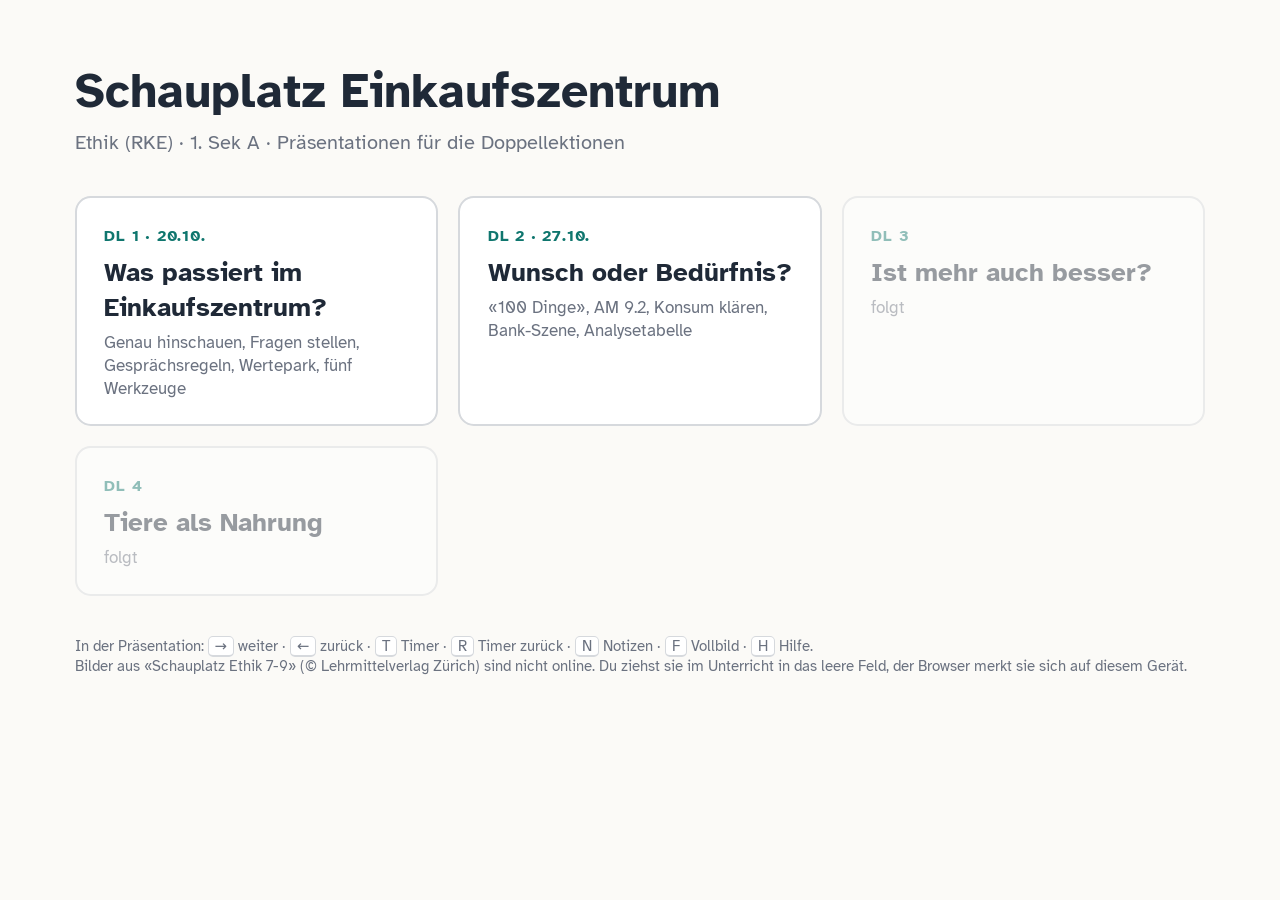
==== index.html @ 27c80d92 "Präsentationen DL 1 und DL 2 als Webseite Folien mit Timer, Notizen für die Lehrperson und Bildfelde" ====
<!doctype html>
<html lang="de">
<head>
<meta charset="utf-8">
<meta name="viewport" content="width=device-width, initial-scale=1">
<title>Ethik Einkaufszentrum</title>
<link rel="preconnect" href="https://fonts.googleapis.com">
<link href="https://fonts.googleapis.com/css2?family=Atkinson+Hyperlegible:wght@400;700&display=swap" rel="stylesheet">
<link rel="stylesheet" href="assets/style.css">
</head>
<body class="start">
<main>
  <h1>Schauplatz Einkaufszentrum</h1>
  <p class="sub">Ethik (RKE) · 1. Sek A · Präsentationen für die Doppellektionen</p>
  <div class="cards">
    <a class="card" href="dl1.html"><span class="k">DL 1 · 20.10.</span><h2>Was passiert im Einkaufszentrum?</h2><p>Genau hinschauen, Fragen stellen, Gesprächsregeln, Wertepark, fünf Werkzeuge</p></a>
    <a class="card" href="dl2.html"><span class="k">DL 2 · 27.10.</span><h2>Wunsch oder Bedürfnis?</h2><p>«100 Dinge», AM 9.2, Konsum klären, Bank-Szene, Analysetabelle</p></a>
    <div class="card off"><span class="k">DL 3</span><h2>Ist mehr auch besser?</h2><p>folgt</p></div>
    <div class="card off"><span class="k">DL 4</span><h2>Tiere als Nahrung</h2><p>folgt</p></div>
  </div>
  <p class="hint">
    In der Präsentation: <kbd>→</kbd> weiter · <kbd>←</kbd> zurück · <kbd>T</kbd> Timer · <kbd>R</kbd> Timer zurück ·
    <kbd>N</kbd> Notizen · <kbd>F</kbd> Vollbild · <kbd>H</kbd> Hilfe.<br>
    Bilder aus «Schauplatz Ethik 7-9» (© Lehrmittelverlag Zürich) sind nicht online. Du ziehst sie im Unterricht in das leere Feld,
    der Browser merkt sie sich auf diesem Gerät.
  </p>
</main>
</body>
</html>
---- assets/style.css ----
:root {
  --bg: #fbfaf7;
  --ink: #1f2937;
  --muted: #6b7280;
  --line: #d6d9dd;
  --acc: #0f766e;
  --acc-l: #e3f3f0;
  --warn: #b45309;
  --card: #ffffff;
  --w-wahrnehmen: #c9b6e8;
  --w-sichtweisen: #c8dcae;
  --w-begriffe: #b3c0e6;
  --w-argumente: #f3c99a;
  --w-weiterdenken: #b9c8d8;
  font-size: min(1.55vw, 2.75vh);
}
@media (prefers-color-scheme: dark) {
  :root:not([data-theme="light"]) {
    --bg: #15181c; --ink: #eef0f2; --muted: #9aa3ad; --line: #353b42;
    --acc: #2dd4bf; --acc-l: #13332f; --card: #1d2126; --warn: #f59e0b;
  }
}
:root[data-theme="dark"] {
  --bg: #15181c; --ink: #eef0f2; --muted: #9aa3ad; --line: #353b42;
  --acc: #2dd4bf; --acc-l: #13332f; --card: #1d2126; --warn: #f59e0b;
}

* { box-sizing: border-box; }
html, body { margin: 0; height: 100%; }
body {
  background: var(--bg); color: var(--ink);
  font-family: "Atkinson Hyperlegible", "Segoe UI", system-ui, -apple-system, sans-serif;
  line-height: 1.35; overflow: hidden;
}

/* ---------- Startseite ---------- */
body.start { overflow: auto; }
.start main { max-width: 60rem; margin: 0 auto; padding: 3rem 1.5rem; }
.start h1 { font-size: 2.4rem; margin: 0 0 .3rem; }
.start p.sub { color: var(--muted); margin: 0 0 2rem; font-size: 1rem; }
.cards { display: grid; grid-template-columns: repeat(auto-fit, minmax(16rem, 1fr)); gap: 1rem; }
.card {
  display: block; text-decoration: none; color: inherit; background: var(--card);
  border: 2px solid var(--line); border-radius: .8rem; padding: 1.2rem 1.4rem;
}
.card:hover, .card:focus-visible { border-color: var(--acc); outline: none; }
.card .k { color: var(--acc); font-weight: 700; font-size: .8rem; letter-spacing: .05em; }
.card h2 { margin: .3rem 0 .4rem; font-size: 1.3rem; }
.card p { margin: 0; color: var(--muted); font-size: .85rem; }
.card.off { opacity: .45; pointer-events: none; }
.hint { margin-top: 2rem; font-size: .75rem; color: var(--muted); }
.hint kbd, .help kbd {
  border: 1px solid var(--line); border-bottom-width: 2px; border-radius: .25rem;
  padding: 0 .3rem; font-family: inherit; background: var(--card);
}

/* ---------- Präsentation ---------- */
.deck { position: fixed; inset: 0; }
.slide {
  position: absolute; inset: 0; display: none; flex-direction: column;
  padding: 4.2rem 4rem 3.2rem;
}
.slide.active { display: flex; }
body.has-timer .slide { padding-top: 6.4rem; }
.slide > .inner { flex: 1; display: flex; flex-direction: column; justify-content: center; min-height: 0; }
.slide h1 { font-size: 2.6rem; margin: 0 0 .6rem; line-height: 1.1; }
.slide h2 { font-size: 1.9rem; margin: 0 0 1rem; line-height: 1.15; }
.slide p, .slide li { font-size: 1.15rem; }
.slide .lead { font-size: 1.35rem; color: var(--muted); margin: 0 0 1rem; }
.slide ul, .slide ol { margin: .3rem 0; padding-left: 1.4em; }
.slide li { margin: .35rem 0; }
.slide .big { font-size: 1.6rem; font-weight: 700; }
.slide .muted { color: var(--muted); }
.slide.title { background: var(--acc); color: #fff; }
.slide.title .lead { color: rgba(255,255,255,.85); }
.slide.title .kicker { font-size: 1rem; letter-spacing: .08em; text-transform: uppercase; opacity: .85; }
.slide.pause .inner { align-items: center; text-align: center; }
.slide.pause h1 { font-size: 4rem; }

.topbar {
  position: fixed; top: 0; left: 0; right: 0; height: 3rem; z-index: 5;
  display: flex; align-items: center; gap: 1rem; padding: 0 1.2rem;
  font-size: .7rem; color: var(--muted); pointer-events: none;
}
.topbar .phase { font-weight: 700; color: var(--acc); }
.topbar .sp { flex: 1; }
.progress { position: fixed; left: 0; bottom: 0; height: .25rem; background: var(--acc); z-index: 5; transition: width .2s; }
.counter { position: fixed; right: 1.2rem; bottom: .7rem; font-size: .65rem; color: var(--muted); z-index: 5; }
body.on-title .topbar, body.on-title .counter { color: rgba(255,255,255,.8); }
body.on-title .topbar .phase { color: #fff; }

/* Bausteine */
.box { background: var(--acc-l); border-radius: .7rem; padding: .9rem 1.2rem; }
.box.line { background: transparent; border: 2px solid var(--line); }
.grid2 { display: grid; grid-template-columns: 1fr 1fr; gap: 1.2rem; }
.grid3 { display: grid; grid-template-columns: repeat(3, 1fr); gap: 1rem; }
.task { counter-reset: t; list-style: none; padding: 0; }
.task li { counter-increment: t; position: relative; padding-left: 2.4rem; margin: .7rem 0; }
.task li::before {
  content: counter(t); position: absolute; left: 0; top: .05em; width: 1.7rem; height: 1.7rem;
  border-radius: 50%; background: var(--acc); color: #fff; font-weight: 700; font-size: .9rem;
  display: flex; align-items: center; justify-content: center;
}
.chips { display: flex; flex-wrap: wrap; gap: .5rem; margin: .4rem 0; }
.chip { background: var(--card); border: 2px solid var(--line); border-radius: 2rem; padding: .25rem .9rem; font-size: 1.05rem; font-weight: 700; }
.chip.acc { border-color: var(--acc); color: var(--acc); }
.rule { background: var(--acc); color: #fff; border-radius: .7rem; padding: .8rem 1.2rem; font-size: 1.4rem; font-weight: 700; margin: .5rem 0; }
.crit { display: grid; grid-template-columns: 2.2rem 1fr; gap: .4rem .8rem; align-items: start; margin: .45rem 0; }
.crit .n { width: 2.2rem; height: 2.2rem; border-radius: 50%; background: var(--acc); color: #fff; font-weight: 700; display: flex; align-items: center; justify-content: center; }
.crit p { margin: .25rem 0 0; font-size: 1.1rem; }
table.t { border-collapse: collapse; width: 100%; font-size: 1rem; }
table.t th, table.t td { border-bottom: 1px solid var(--line); padding: .4rem .6rem; text-align: left; vertical-align: top; }
table.t th { color: var(--acc); }
.qcard { background: var(--card); border: 2px solid var(--line); border-radius: .7rem; padding: .9rem 1rem; }
.qcard h3 { margin: 0 0 .4rem; font-size: 1.15rem; }
.qcard p { margin: .2rem 0; font-size: 1rem; }
.qcard .ex { font-style: italic; }
.qcard.acc { border-color: var(--acc); background: var(--acc-l); }
.vs { display: grid; grid-template-columns: 1fr 1fr 1fr; gap: 1rem; text-align: center; }
.vs .qcard .big { display: block; margin: .3rem 0; }
.tool { border-radius: .7rem; padding: .7rem 1rem; color: #1f2937; }
.tool h3 { margin: 0 0 .2rem; font-size: 1.1rem; }
.tool p { margin: 0; font-size: .9rem; }
.tool.today { outline: .25rem solid var(--acc); outline-offset: .15rem; }
.tool.wahrnehmen { background: var(--w-wahrnehmen); }
.tool.sichtweisen { background: var(--w-sichtweisen); }
.tool.begriffe { background: var(--w-begriffe); }
.tool.argumente { background: var(--w-argumente); }
.tool.weiterdenken { background: var(--w-weiterdenken); }
.tools { display: grid; grid-template-columns: repeat(5, 1fr); gap: .7rem; }
.sentence { font-size: 1.5rem; font-weight: 700; border-left: .35rem solid var(--acc); padding: .3rem 0 .3rem 1rem; margin: .8rem 0; }
.overview li { font-size: 1.05rem; margin: .25rem 0; }
.overview li.now { font-weight: 700; color: var(--acc); }

/* Bilder */
.bild {
  margin: 0; flex: 1; min-height: 0; display: flex; align-items: center; justify-content: center;
  border-radius: .7rem; position: relative;
}
.bild img { max-width: 100%; max-height: 100%; object-fit: contain; border-radius: .4rem; }
.bild.leer { border: .2rem dashed var(--line); flex-direction: column; gap: .6rem; color: var(--muted); text-align: center; padding: 1rem; }
.bild.leer.drag { border-color: var(--acc); background: var(--acc-l); }
.bild .lbl { font-size: 1.1rem; font-weight: 700; color: var(--ink); }
.bild button, .tbtn {
  font: inherit; font-size: .8rem; border: 2px solid var(--acc); color: var(--acc); background: var(--card);
  border-radius: .5rem; padding: .3rem .8rem; cursor: pointer;
}
.bild .weg {
  position: absolute; top: .3rem; right: .3rem; font-size: .55rem; opacity: 0; transition: opacity .2s;
}
.bild:hover .weg { opacity: .9; }
.split { display: grid; grid-template-columns: 1.5fr 1fr; gap: 1.5rem; flex: 1; min-height: 0; }
.split > div { display: flex; flex-direction: column; min-height: 0; justify-content: center; }

/* Timer */
.timer {
  position: fixed; right: 1.2rem; top: 3.2rem; z-index: 6; display: none; align-items: center; gap: .5rem;
  background: var(--card); border: 2px solid var(--line); border-radius: .7rem; padding: .3rem .4rem .3rem .8rem;
}
.timer.show { display: flex; }
.timer .time { font-size: 1.6rem; font-weight: 700; font-variant-numeric: tabular-nums; min-width: 4.2ch; text-align: right; }
.timer.run { border-color: var(--acc); }
.timer.low .time { color: var(--warn); }
.timer.done { border-color: var(--warn); animation: blink 1s steps(2) infinite; }
@keyframes blink { 50% { background: var(--acc-l); } }
.timer button { font: inherit; font-size: .65rem; border: 1px solid var(--line); background: transparent; color: var(--ink); border-radius: .4rem; padding: .25rem .5rem; cursor: pointer; }

/* Notizen und Hilfe */
.notes { display: none; }
.notespanel, .help {
  position: fixed; left: 1rem; right: 1rem; bottom: 1.4rem; z-index: 7; display: none;
  background: var(--card); border: 2px solid var(--acc); border-radius: .7rem; padding: .7rem 1rem;
  font-size: .75rem; max-height: 35vh; overflow: auto; box-shadow: 0 .3rem 1.2rem rgba(0,0,0,.15);
}
.notespanel.show, .help.show { display: block; }
.notespanel b { color: var(--acc); }
.navbtns { position: fixed; left: 1rem; bottom: .55rem; z-index: 6; display: flex; gap: .4rem; opacity: .35; transition: opacity .2s; }
.navbtns:hover { opacity: 1; }
.navbtns button, .navbtns a { font: inherit; font-size: .6rem; border: 1px solid var(--line); background: var(--card); color: var(--ink); border-radius: .4rem; padding: .2rem .55rem; cursor: pointer; text-decoration: none; }

@media (max-width: 700px) {
  :root { font-size: 15px; }
  body { overflow: auto; }
  .slide { padding: 3.5rem 1rem 3rem; }
  .grid2, .grid3, .vs, .tools, .split { grid-template-columns: 1fr; }
}
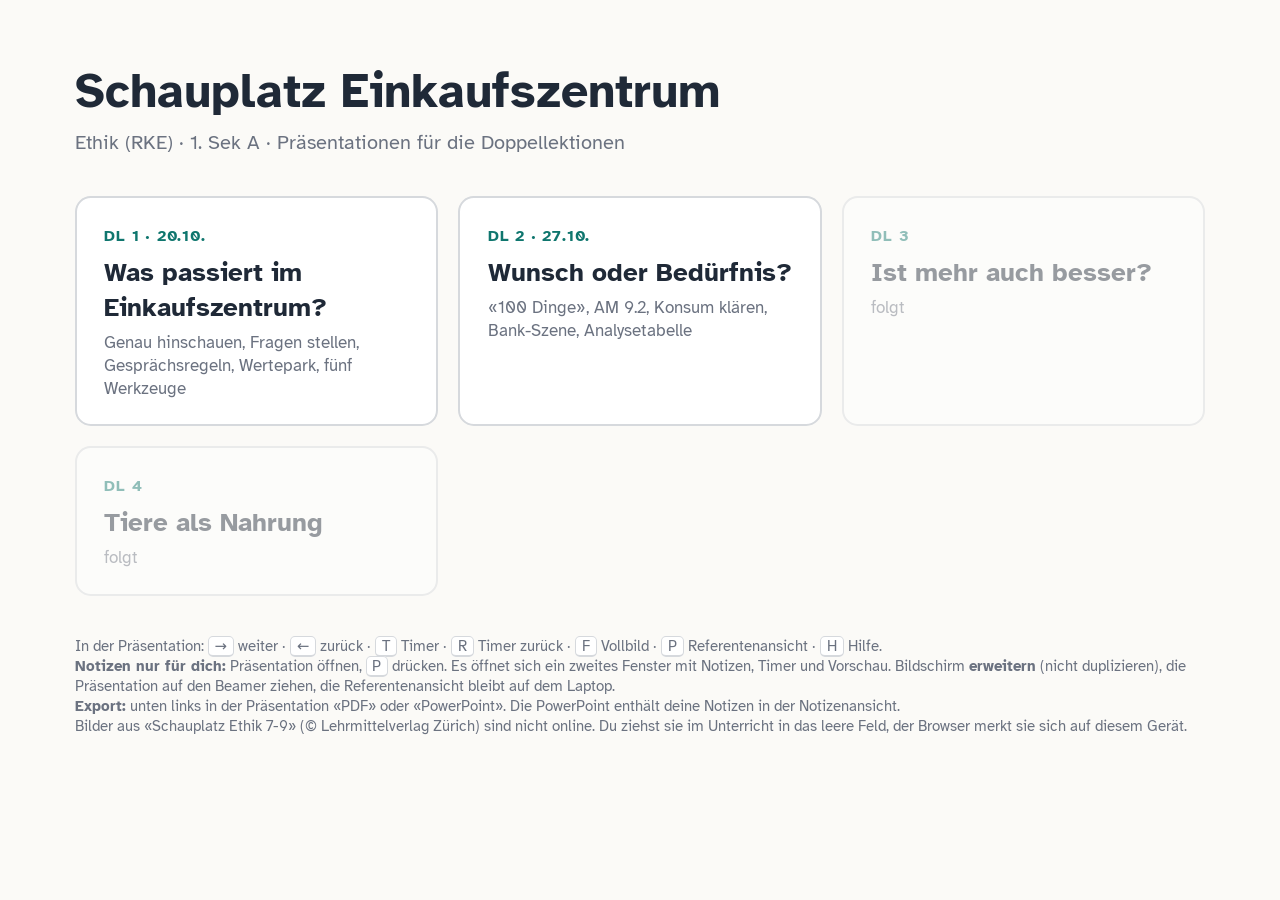
==== commit 51978652: "Auftragsleiste, Referentenansicht und Export als PDF/PowerPoint - Jede Folie zeigt, ob die Klasse zu" ====
--- a/index.html
+++ b/index.html
@@ -20,7 +20,10 @@
   </div>
   <p class="hint">
     In der Präsentation: <kbd>→</kbd> weiter · <kbd>←</kbd> zurück · <kbd>T</kbd> Timer · <kbd>R</kbd> Timer zurück ·
-    <kbd>N</kbd> Notizen · <kbd>F</kbd> Vollbild · <kbd>H</kbd> Hilfe.<br>
+    <kbd>F</kbd> Vollbild · <kbd>P</kbd> Referentenansicht · <kbd>H</kbd> Hilfe.<br>
+    <b>Notizen nur für dich:</b> Präsentation öffnen, <kbd>P</kbd> drücken. Es öffnet sich ein zweites Fenster mit Notizen, Timer und Vorschau.
+    Bildschirm <b>erweitern</b> (nicht duplizieren), die Präsentation auf den Beamer ziehen, die Referentenansicht bleibt auf dem Laptop.<br>
+    <b>Export:</b> unten links in der Präsentation «PDF» oder «PowerPoint». Die PowerPoint enthält deine Notizen in der Notizenansicht.<br>
     Bilder aus «Schauplatz Ethik 7-9» (© Lehrmittelverlag Zürich) sind nicht online. Du ziehst sie im Unterricht in das leere Feld,
     der Browser merkt sie sich auf diesem Gerät.
   </p>
--- a/assets/style.css
+++ b/assets/style.css
@@ -58,11 +58,10 @@
 .deck { position: fixed; inset: 0; }
 .slide {
   position: absolute; inset: 0; display: none; flex-direction: column;
-  padding: 4.2rem 4rem 3.2rem;
+  padding: 3.6rem 4rem 2.6rem;
 }
 .slide.active { display: flex; }
-body.has-timer .slide { padding-top: 6.4rem; }
-.slide > .inner { flex: 1; display: flex; flex-direction: column; justify-content: center; min-height: 0; }
+.slide > .inner { flex: 1; display: flex; flex-direction: column; justify-content: safe center; min-height: 0; }
 .slide h1 { font-size: 2.6rem; margin: 0 0 .6rem; line-height: 1.1; }
 .slide h2 { font-size: 1.9rem; margin: 0 0 1rem; line-height: 1.15; }
 .slide p, .slide li { font-size: 1.15rem; }
@@ -150,15 +149,17 @@
 }
 .bild:hover .weg { opacity: .9; }
 .split { display: grid; grid-template-columns: 1.5fr 1fr; gap: 1.5rem; flex: 1; min-height: 0; }
-.split > div { display: flex; flex-direction: column; min-height: 0; justify-content: center; }
+.split > div { display: flex; flex-direction: column; min-height: 0; justify-content: safe center; }
+.split p, .split li { font-size: 1.05rem; }
+.split .chip { font-size: .95rem; }
 
 /* Timer */
 .timer {
-  position: fixed; right: 1.2rem; top: 3.2rem; z-index: 6; display: none; align-items: center; gap: .5rem;
-  background: var(--card); border: 2px solid var(--line); border-radius: .7rem; padding: .3rem .4rem .3rem .8rem;
+  position: fixed; right: 4.6rem; top: .35rem; z-index: 6; display: none; align-items: center; gap: .4rem;
+  background: var(--card); border: 2px solid var(--line); border-radius: .6rem; padding: .1rem .35rem .1rem .7rem;
 }
 .timer.show { display: flex; }
-.timer .time { font-size: 1.6rem; font-weight: 700; font-variant-numeric: tabular-nums; min-width: 4.2ch; text-align: right; }
+.timer .time { font-size: 1.35rem; font-weight: 700; font-variant-numeric: tabular-nums; min-width: 4.2ch; text-align: right; }
 .timer.run { border-color: var(--acc); }
 .timer.low .time { color: var(--warn); }
 .timer.done { border-color: var(--warn); animation: blink 1s steps(2) infinite; }
@@ -178,6 +179,35 @@
 .navbtns:hover { opacity: 1; }
 .navbtns button, .navbtns a { font: inherit; font-size: .6rem; border: 1px solid var(--line); background: var(--card); color: var(--ink); border-radius: .4rem; padding: .2rem .55rem; cursor: pointer; text-decoration: none; }
 
+/* Auftragsleiste: Wann arbeiten die SuS? */
+.auftrag {
+  margin-top: auto; display: flex; align-items: center; flex-wrap: wrap; gap: .4rem 1.2rem;
+  background: var(--acc); color: #fff; border-radius: .7rem; padding: .55rem 1.1rem; font-size: 1.05rem;
+}
+.auftrag .ic svg { width: 2.4rem; height: 1.6rem; fill: currentColor; display: block; }
+.auftrag .was { font-weight: 700; font-size: 1.2rem; }
+.auftrag .dauer { font-weight: 700; background: rgba(255,255,255,.2); border-radius: 2rem; padding: .05rem .7rem; }
+.auftrag .mat b { font-weight: 700; }
+.auftrag.m-hoeren, .auftrag.m-plenum { background: var(--acc-l); color: var(--ink); }
+.auftrag.m-hoeren .dauer, .auftrag.m-plenum .dauer { background: var(--card); }
+.auftrag.m-hoeren .ic, .auftrag.m-plenum .ic { color: var(--acc); }
+.fertig { font-size: .95rem; color: var(--muted); padding: .4rem .2rem 0; }
+.fertig b { color: var(--acc); }
+.slide > .inner, .slide > .split { margin-bottom: .8rem; }
+
+/* Vorschau in der Referentenansicht und Export */
+body.preview .slide { padding-top: 3rem; padding-bottom: 2rem; }
+body.preview .bild.leer button { display: none; }
+body.exporting .topbar, body.exporting .timer, body.exporting .navbtns, body.exporting .counter,
+body.exporting .progress, body.exporting .help, body.exporting .bild .weg { display: none !important; }
+
+body.exporting .bild.leer button { visibility: hidden; }
+.exportbox {
+  position: fixed; inset: auto 0 45% 0; margin: 0 auto; width: max-content; z-index: 20;
+  background: var(--ink); color: var(--bg); border-radius: .7rem; padding: .8rem 1.4rem; font-size: .9rem;
+}
+.navbtns span { display: contents; }
+
 @media (max-width: 700px) {
   :root { font-size: 15px; }
   body { overflow: auto; }
